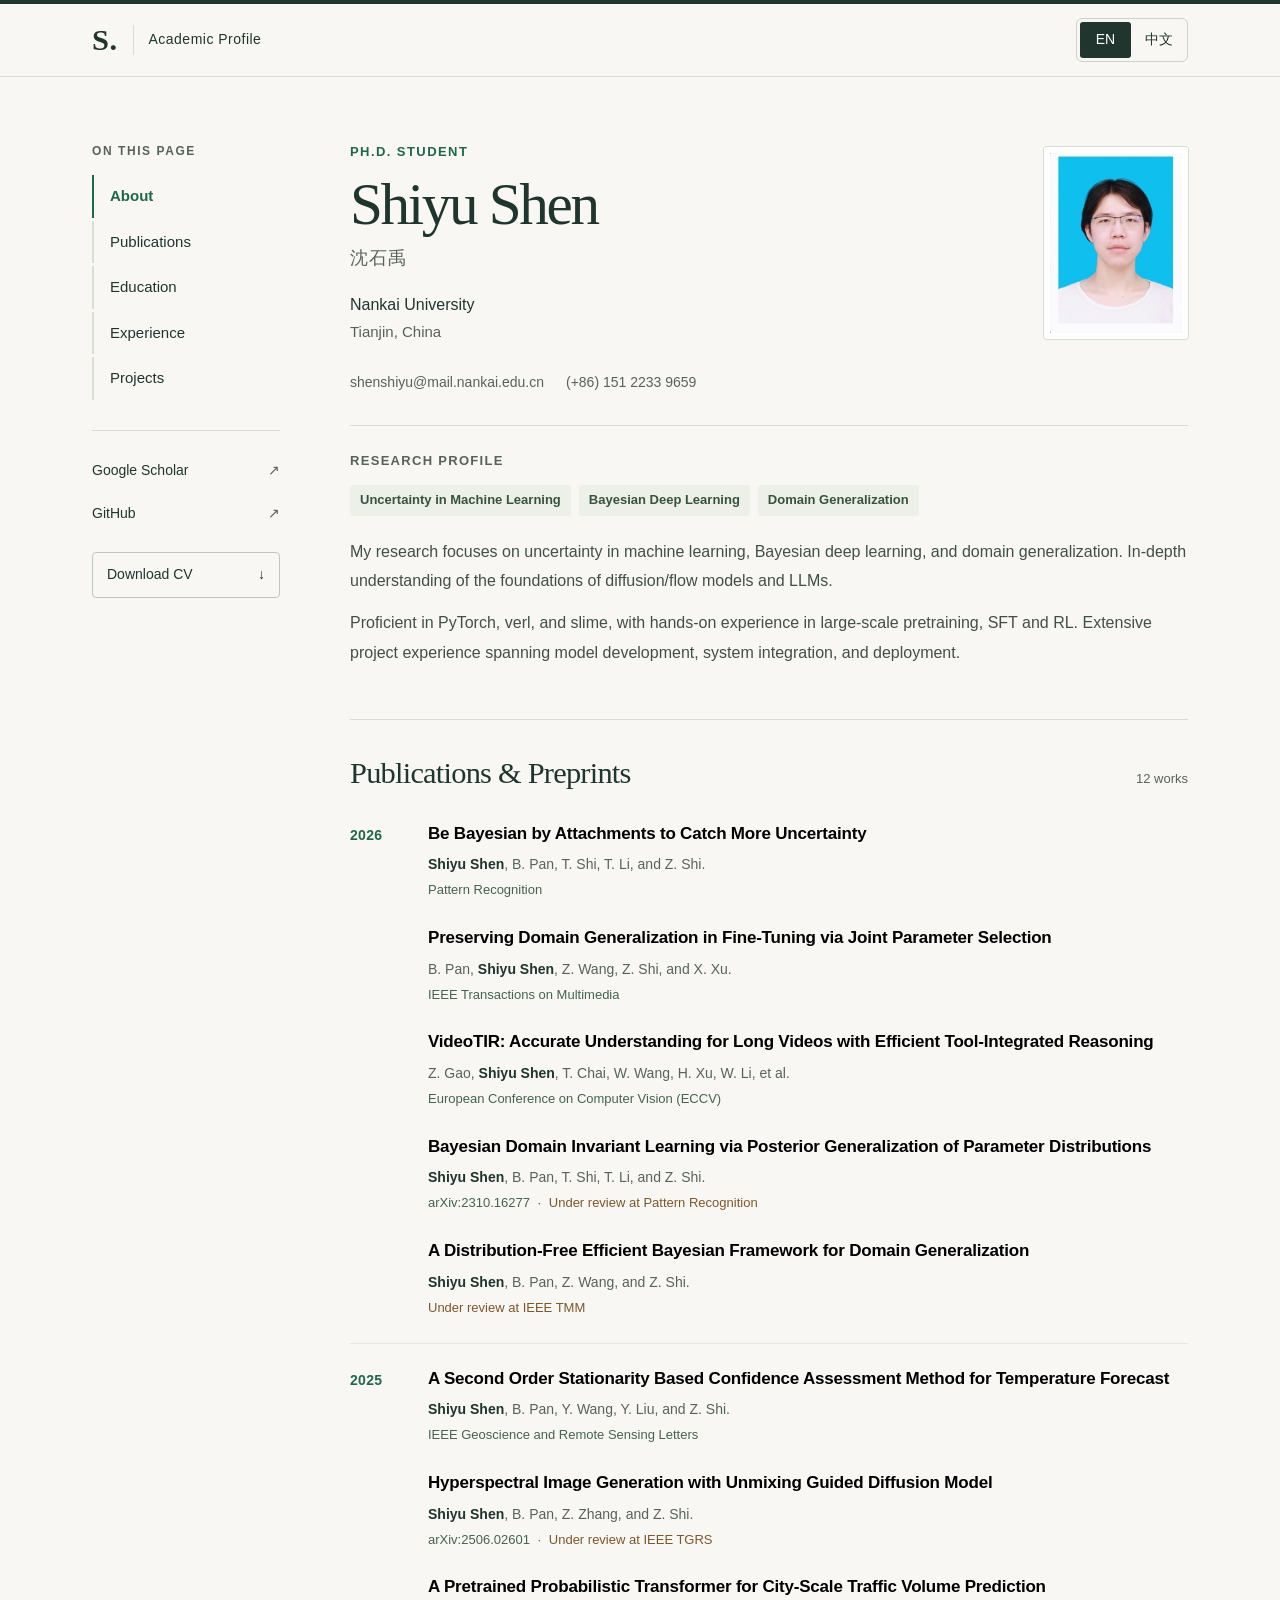
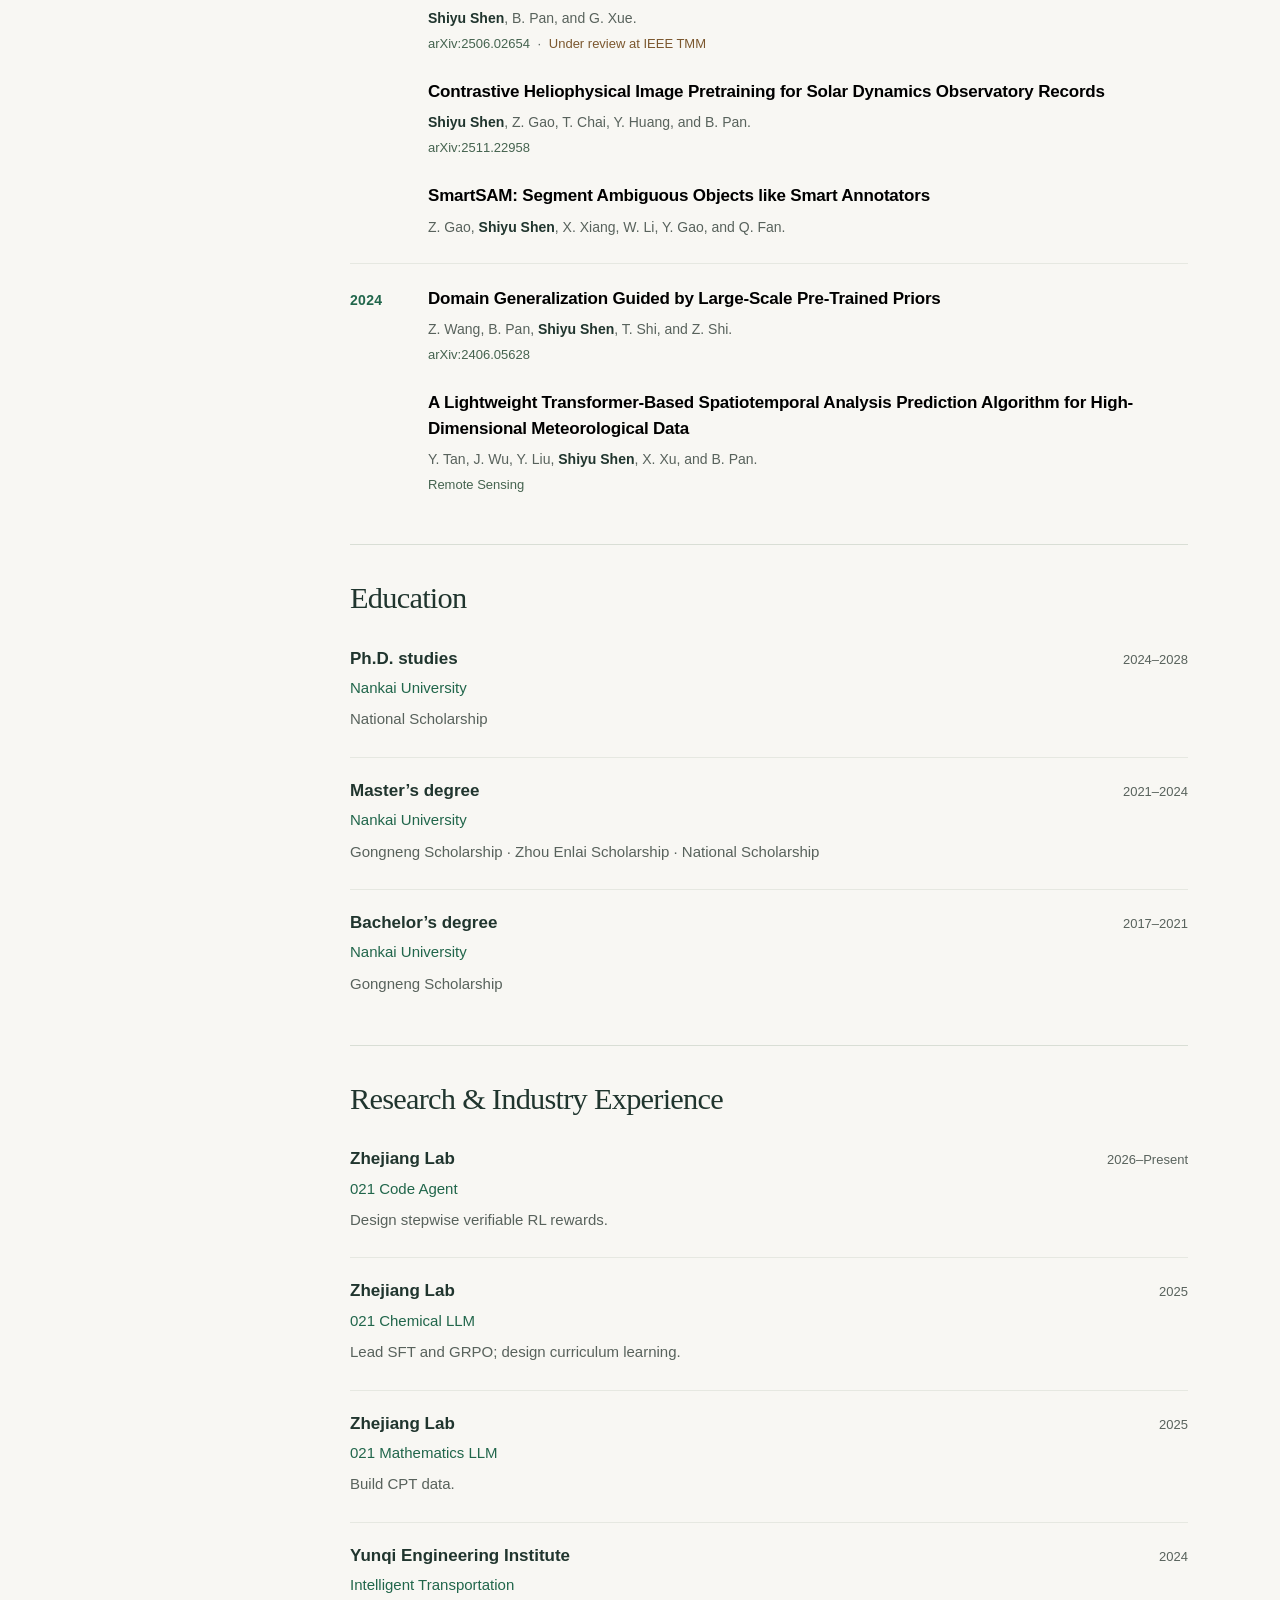
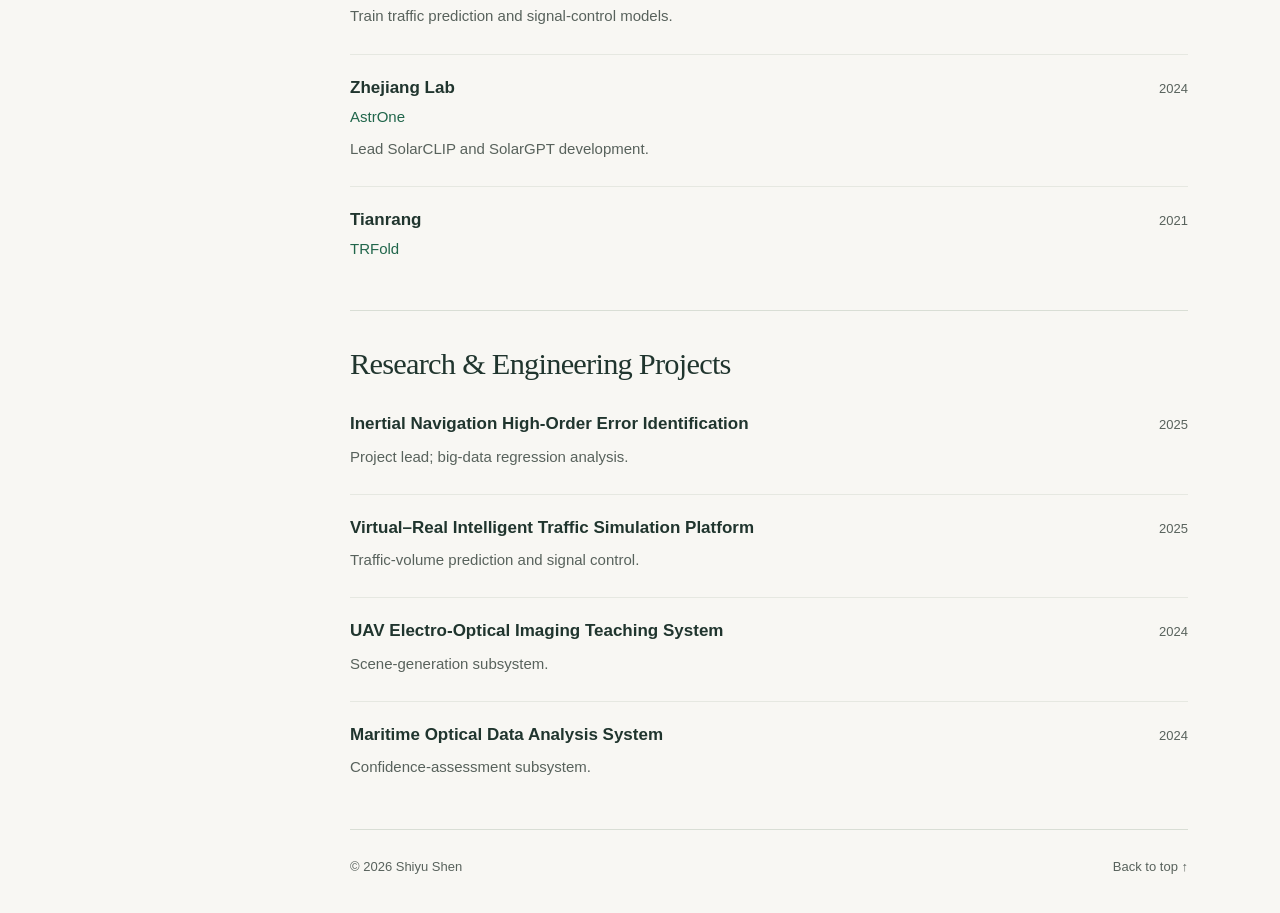
==== index.html @ eaa1b823 "Add bilingual academic homepage and synchronized linked CVs Publish the English and Chinese profiles" ====
<!doctype html>
<html lang="en">
<head>
  <meta charset="utf-8">
  <meta name="viewport" content="width=device-width, initial-scale=1">
  <title>Shiyu Shen | Nankai University</title>
  <meta name="description" content="Shiyu Shen, Ph.D. student at Nankai University. Research in uncertainty in machine learning, Bayesian deep learning, and domain generalization.">
  <meta name="author" content="Shiyu Shen">
  <meta name="theme-color" content="#f8f7f3">
  <meta property="og:type" content="profile">
  <meta property="og:title" content="Shiyu Shen | Nankai University">
  <meta property="og:description" content="Shiyu Shen, Ph.D. student at Nankai University. Research in uncertainty in machine learning, Bayesian deep learning, and domain generalization.">
  <meta property="og:url" content="https://teemo341.github.io/io/">
  <meta property="og:locale" content="en_US">
  <link rel="canonical" href="https://teemo341.github.io/io/">
  <link rel="alternate" hreflang="en" href="https://teemo341.github.io/io/">
  <link rel="alternate" hreflang="zh-CN" href="https://teemo341.github.io/io/zh/">
  <link rel="alternate" hreflang="x-default" href="https://teemo341.github.io/io/">
  <link rel="icon" type="image/svg+xml" href="assets/favicon.svg">
  <link rel="stylesheet" href="assets/style.css">
  <script src="assets/main.js" defer></script>
</head>
<body id="top">
<a class="skip-link" href="#main">Skip to content</a>
<header class="site-header">
  <div class="header-inner">
    <a class="wordmark" href="#top" aria-label="Shiyu Shen"><span class="monogram" aria-hidden="true">S.</span><span>Academic Profile</span></a>
    <nav class="language-switch" aria-label="Language / 语言">
      <a href="index.html" lang="en" hreflang="en" aria-current="page">EN<span class="sr-only"> — English</span></a>
      <a href="zh/index.html" lang="zh-CN" hreflang="zh-CN" >中文</a>
    </nav>
  </div>
</header>
<div class="page-shell">
  <aside class="sidebar">
    <p class="sidebar-label">On this page</p>
    <nav class="section-nav" aria-label="On this page"><a href="#about">About</a><a href="#publications">Publications</a><a href="#education">Education</a><a href="#experience">Experience</a><a href="#projects">Projects</a></nav>
    <div class="sidebar-links"><a href="https://scholar.google.com/citations?user=rNZgWagAAAAJ&amp;hl=en">Google Scholar <span aria-hidden="true">↗</span></a><a href="https://github.com/Teemo341">GitHub <span aria-hidden="true">↗</span></a></div>
    <a class="cv-button" href="cv/Shiyu_Shen_Academic_CV.pdf" download>Download CV<span aria-hidden="true">↓</span></a>
  </aside>
  <main id="main">
    <section class="about-section" id="about" aria-labelledby="name">
      <div class="hero">
        <div class="hero-copy"><p class="eyebrow">Ph.D. Student</p><h1 id="name">Shiyu Shen</h1><p class="other-name" lang="zh-CN">沈石禹</p><p class="affiliation">Nankai University<br><span>Tianjin, China</span></p></div>
        <img class="portrait" src="assets/portrait.jpg" alt="Portrait of Shiyu Shen" width="144" height="192" fetchpriority="high">
      </div>
      <div class="contact"><a href="mailto:shenshiyu@mail.nankai.edu.cn">shenshiyu@mail.nankai.edu.cn</a><a href="tel:+8615122339659">(+86) 151 2233 9659</a></div>
      <div class="research"><h2 class="small-heading">Research Profile</h2><ul class="interest-list"><li>Uncertainty in Machine Learning</li><li>Bayesian Deep Learning</li><li>Domain Generalization</li></ul><div class="profile-copy"><p>My research focuses on uncertainty in machine learning, Bayesian deep learning, and domain generalization. In-depth understanding of the foundations of diffusion/flow models and LLMs.</p><p>Proficient in PyTorch, verl, and slime, with hands-on experience in large-scale pretraining, SFT and RL. Extensive project experience spanning model development, system integration, and deployment.</p></div></div>
    </section>
    <section id="publications" aria-labelledby="publications-heading">
      <div class="section-heading"><h2 id="publications-heading">Publications &amp; Preprints</h2><span>12 works</span></div>
      <div class="year-group"><h3 class="year">2026</h3><ol class="paper-list"><li class="paper" data-source-id="8"><h4 lang="en"><a href="https://doi.org/10.1016/j.patcog.2026.113084" title="Open paper">Be Bayesian by Attachments to Catch More Uncertainty</a></h4><p class="authors" lang="en"><strong>Shiyu Shen</strong>, B. Pan, T. Shi, T. Li, and Z. Shi.</p><p class="venue">Pattern Recognition</p></li><li class="paper" data-source-id="9"><h4 lang="en"><a href="https://arxiv.org/abs/2508.16976" title="Open paper">Preserving Domain Generalization in Fine-Tuning via Joint Parameter Selection</a></h4><p class="authors" lang="en">B. Pan, <strong>Shiyu Shen</strong>, Z. Wang, Z. Shi, and X. Xu.</p><p class="venue">IEEE Transactions on Multimedia</p></li><li class="paper" data-source-id="10"><h4 lang="en"><a href="https://arxiv.org/abs/2603.25021" title="Open paper">VideoTIR: Accurate Understanding for Long Videos with Efficient Tool-Integrated Reasoning</a></h4><p class="authors" lang="en">Z. Gao, <strong>Shiyu Shen</strong>, T. Chai, W. Wang, H. Xu, W. Li, et al.</p><p class="venue">European Conference on Computer Vision (ECCV)</p></li><li class="paper" data-source-id="11"><h4 lang="en"><a href="https://arxiv.org/abs/2310.16277" title="Open paper">Bayesian Domain Invariant Learning via Posterior Generalization of Parameter Distributions</a></h4><p class="authors" lang="en"><strong>Shiyu Shen</strong>, B. Pan, T. Shi, T. Li, and Z. Shi.</p><p class="venue">arXiv:2310.16277 <span aria-hidden="true">·</span> <span class="review">Under review at Pattern Recognition</span></p></li><li class="paper" data-source-id="12"><h4 lang="en"><a href="https://scholar.google.com/scholar?q=%22A%20Distribution-Free%20Efficient%20Bayesian%20Framework%20for%20Domain%20Generalization%22" title="Search this title on Google Scholar">A Distribution-Free Efficient Bayesian Framework for Domain Generalization</a></h4><p class="authors" lang="en"><strong>Shiyu Shen</strong>, B. Pan, Z. Wang, and Z. Shi.</p><p class="venue"><span class="review">Under review at IEEE TMM</span></p></li></ol></div><div class="year-group"><h3 class="year">2025</h3><ol class="paper-list"><li class="paper" data-source-id="3"><h4 lang="en"><a href="https://ieeexplore.ieee.org/document/10852282" title="Open paper">A Second Order Stationarity Based Confidence Assessment Method for Temperature Forecast</a></h4><p class="authors" lang="en"><strong>Shiyu Shen</strong>, B. Pan, Y. Wang, Y. Liu, and Z. Shi.</p><p class="venue">IEEE Geoscience and Remote Sensing Letters</p></li><li class="paper" data-source-id="4"><h4 lang="en"><a href="https://arxiv.org/abs/2506.02601" title="Open paper">Hyperspectral Image Generation with Unmixing Guided Diffusion Model</a></h4><p class="authors" lang="en"><strong>Shiyu Shen</strong>, B. Pan, Z. Zhang, and Z. Shi.</p><p class="venue">arXiv:2506.02601 <span aria-hidden="true">·</span> <span class="review">Under review at IEEE TGRS</span></p></li><li class="paper" data-source-id="5"><h4 lang="en"><a href="https://arxiv.org/abs/2506.02654" title="Open paper">A Pretrained Probabilistic Transformer for City-Scale Traffic Volume Prediction</a></h4><p class="authors" lang="en"><strong>Shiyu Shen</strong>, B. Pan, and G. Xue.</p><p class="venue">arXiv:2506.02654 <span aria-hidden="true">·</span> <span class="review">Under review at IEEE TMM</span></p></li><li class="paper" data-source-id="6"><h4 lang="en"><a href="https://arxiv.org/abs/2511.22958" title="Open paper">Contrastive Heliophysical Image Pretraining for Solar Dynamics Observatory Records</a></h4><p class="authors" lang="en"><strong>Shiyu Shen</strong>, Z. Gao, T. Chai, Y. Huang, and B. Pan.</p><p class="venue">arXiv:2511.22958</p></li><li class="paper" data-source-id="7"><h4 lang="en"><a href="https://openreview.net/forum?id=08pxmTLKTT" title="Open paper">SmartSAM: Segment Ambiguous Objects like Smart Annotators</a></h4><p class="authors" lang="en">Z. Gao, <strong>Shiyu Shen</strong>, X. Xiang, W. Li, Y. Gao, and Q. Fan.</p></li></ol></div><div class="year-group"><h3 class="year">2024</h3><ol class="paper-list"><li class="paper" data-source-id="1"><h4 lang="en"><a href="https://arxiv.org/abs/2406.05628" title="Open paper">Domain Generalization Guided by Large-Scale Pre-Trained Priors</a></h4><p class="authors" lang="en">Z. Wang, B. Pan, <strong>Shiyu Shen</strong>, T. Shi, and Z. Shi.</p><p class="venue">arXiv:2406.05628</p></li><li class="paper" data-source-id="2"><h4 lang="en"><a href="https://doi.org/10.3390/rs16234545" title="Open paper">A Lightweight Transformer-Based Spatiotemporal Analysis Prediction Algorithm for High-Dimensional Meteorological Data</a></h4><p class="authors" lang="en">Y. Tan, J. Wu, Y. Liu, <strong>Shiyu Shen</strong>, X. Xu, and B. Pan.</p><p class="venue">Remote Sensing</p></li></ol></div>
    </section>
    <section id="education" aria-labelledby="education-heading"><div class="section-heading"><h2 id="education-heading">Education</h2></div><ol class="entry-list education"><li class="entry"><div class="entry-heading"><h3>Ph.D. studies</h3><span class="date">2024–2028</span></div><p class="organization">Nankai University</p><p class="detail">National Scholarship</p></li><li class="entry"><div class="entry-heading"><h3>Master’s degree</h3><span class="date">2021–2024</span></div><p class="organization">Nankai University</p><p class="detail">Gongneng Scholarship · Zhou Enlai Scholarship · National Scholarship</p></li><li class="entry"><div class="entry-heading"><h3>Bachelor’s degree</h3><span class="date">2017–2021</span></div><p class="organization">Nankai University</p><p class="detail">Gongneng Scholarship</p></li></ol></section>
    <section id="experience" aria-labelledby="experience-heading"><div class="section-heading"><h2 id="experience-heading">Research &amp; Industry Experience</h2></div><ol class="entry-list"><li class="entry"><div class="entry-heading"><h3>Zhejiang Lab</h3><span class="date">2026–Present</span></div><p class="organization">021 Code Agent</p><p class="detail">Design stepwise verifiable RL rewards.</p></li><li class="entry"><div class="entry-heading"><h3>Zhejiang Lab</h3><span class="date">2025</span></div><p class="organization">021 Chemical LLM</p><p class="detail">Lead SFT and GRPO; design curriculum learning.</p></li><li class="entry"><div class="entry-heading"><h3>Zhejiang Lab</h3><span class="date">2025</span></div><p class="organization">021 Mathematics LLM</p><p class="detail">Build CPT data.</p></li><li class="entry"><div class="entry-heading"><h3>Yunqi Engineering Institute</h3><span class="date">2024</span></div><p class="organization">Intelligent Transportation</p><p class="detail">Train traffic prediction and signal-control models.</p></li><li class="entry"><div class="entry-heading"><h3>Zhejiang Lab</h3><span class="date">2024</span></div><p class="organization">AstrOne</p><p class="detail">Lead SolarCLIP and SolarGPT development.</p></li><li class="entry"><div class="entry-heading"><h3>Tianrang</h3><span class="date">2021</span></div><p class="organization">TRFold</p></li></ol></section>
    <section id="projects" aria-labelledby="projects-heading"><div class="section-heading"><h2 id="projects-heading">Research &amp; Engineering Projects</h2></div><ol class="entry-list"><li class="entry"><div class="entry-heading"><h3>Inertial Navigation High-Order Error Identification</h3><span class="date">2025</span></div><p class="detail">Project lead; big-data regression analysis.</p></li><li class="entry"><div class="entry-heading"><h3>Virtual–Real Intelligent Traffic Simulation Platform</h3><span class="date">2025</span></div><p class="detail">Traffic-volume prediction and signal control.</p></li><li class="entry"><div class="entry-heading"><h3>UAV Electro-Optical Imaging Teaching System</h3><span class="date">2024</span></div><p class="detail">Scene-generation subsystem.</p></li><li class="entry"><div class="entry-heading"><h3>Maritime Optical Data Analysis System</h3><span class="date">2024</span></div><p class="detail">Confidence-assessment subsystem.</p></li></ol></section>
    <footer><span>© 2026 Shiyu Shen</span><a href="#top">Back to top <span aria-hidden="true">↑</span></a></footer>
  </main>
</div>
</body>
</html>
---- assets/style.css ----
:root{color-scheme:light;--paper:#f8f7f3;--ink:#20352e;--muted:#58625c;--accent:#21664b;--rule:#d9ded5;--soft:#edf0e8;--sans:Inter,-apple-system,BlinkMacSystemFont,"Segoe UI","Noto Sans CJK SC","Microsoft YaHei",Arial,sans-serif;--serif:Georgia,"Times New Roman","Noto Serif CJK SC",serif}
*{box-sizing:border-box}
html{scroll-behavior:smooth;scroll-padding-top:105px}
body{margin:0;background:var(--paper);color:var(--ink);font-family:var(--sans);font-size:1rem;line-height:1.7;-webkit-font-smoothing:antialiased}
a{color:inherit;text-decoration:none;text-underline-offset:4px}
a:hover{color:var(--accent);text-decoration:underline}
a:focus-visible{outline:2px solid var(--accent);outline-offset:5px;border-radius:2px}
img{max-width:100%;display:block}
h1,h2,h3,h4,p{margin:0}
.sr-only{position:absolute;width:1px;height:1px;padding:0;margin:-1px;overflow:hidden;clip:rect(0,0,0,0);white-space:nowrap;border:0}
.skip-link{position:fixed;left:20px;top:-100px;background:var(--ink);color:white;padding:10px 20px;z-index:20}
.skip-link:focus{top:10px}
.site-header{border-top:4px solid var(--ink);border-bottom:1px solid var(--rule);background:var(--paper);position:sticky;top:0;z-index:10}
.header-inner{max-width:1160px;margin:auto;padding:14px 32px;display:flex;align-items:center;justify-content:space-between;gap:20px}
.wordmark{display:flex;align-items:center;gap:14px;font-size:.875rem;letter-spacing:.035em}
.monogram{font-family:var(--serif);font-size:1.9rem;line-height:1;font-weight:700;border-right:1px solid var(--rule);padding-right:16px}
.language-switch{display:flex;border:1px solid #ccd3c9;border-radius:6px;padding:3px;gap:2px;font-size:.875rem;flex:none}
.language-switch a{display:flex;align-items:center;justify-content:center;min-width:51px;min-height:36px;border-radius:3px;padding:3px 10px}
.language-switch a[aria-current]{background:var(--ink);color:#fff}
.page-shell{max-width:1160px;margin:0 auto;padding:64px 32px 0;display:grid;grid-template-columns:188px minmax(0,1fr);gap:70px}
.sidebar{align-self:start;position:sticky;top:126px}
.sidebar-label{font-size:.75rem;font-weight:600;text-transform:uppercase;letter-spacing:.13em;color:var(--muted);margin-bottom:14px}
.section-nav{display:flex;flex-direction:column;gap:3px}
.section-nav a{font-size:.9375rem;line-height:1.5;padding:10px 0 10px 16px;border-left:2px solid var(--rule)}
.section-nav a[aria-current]{color:var(--accent);border-color:var(--accent);font-weight:650}
.sidebar-links{border-top:1px solid var(--rule);margin-top:30px;padding-top:20px;display:grid;gap:3px}
.sidebar-links a{font-size:.875rem;display:flex;justify-content:space-between;align-items:center;min-height:40px}
.sidebar-links span{color:var(--muted)}
.cv-button{border:1px solid #bbc8bc;margin-top:18px;padding:10px 14px;display:flex;align-items:center;justify-content:space-between;gap:12px;font-size:.875rem;border-radius:4px;min-height:44px}
.cv-button:hover{background:var(--soft)}
main{min-width:0}
.about-section{padding-bottom:52px}
.hero{display:flex;justify-content:space-between;align-items:center;gap:30px}
.eyebrow{color:var(--accent);font-size:.8125rem;font-weight:650;letter-spacing:.11em;text-transform:uppercase;margin-bottom:8px}
h1{font-family:var(--serif);font-size:clamp(2.5rem,4.7vw,3.7rem);font-weight:500;line-height:1.12;letter-spacing:-.04em}
.other-name{font-size:1.1rem;color:var(--muted);margin-top:7px;letter-spacing:.07em}
.affiliation{font-size:1rem;margin-top:18px;line-height:1.65}
.affiliation span{color:var(--muted);font-size:.9375rem}
.portrait{width:144px;height:192px;object-fit:cover;flex:none;border:6px solid #fff;box-shadow:0 0 0 1px var(--rule);border-radius:3px}
.contact{display:flex;flex-wrap:wrap;gap:6px 22px;font-size:.875rem;color:var(--muted);padding:23px 0 27px;border-bottom:1px solid var(--rule)}
.contact a{overflow-wrap:anywhere;padding:3px 0}
.research{padding-top:24px}
.small-heading{font-size:.8125rem;text-transform:uppercase;letter-spacing:.1em;font-weight:650;color:var(--muted)}
.interest-list{display:flex;flex-wrap:wrap;gap:8px;list-style:none;padding:0;margin:13px 0 21px}
.interest-list li{font-size:.8125rem;font-weight:550;line-height:1.6;background:var(--soft);color:#37523e;padding:5px 10px;border-radius:3px}
.profile-copy p{font-size:1rem;line-height:1.85;color:#424f47}
.profile-copy p+p{margin-top:12px}
main>section:not(.about-section){padding:34px 0 24px;border-top:1px solid var(--rule)}
.section-heading{display:flex;justify-content:space-between;align-items:baseline;gap:20px;margin-bottom:27px}
.section-heading h2{font-family:var(--serif);font-size:1.9rem;font-weight:500;line-height:1.3;letter-spacing:-.025em}
.section-heading>span{font-size:.8125rem;color:var(--muted);white-space:nowrap}
.year-group{display:grid;grid-template-columns:54px minmax(0,1fr);gap:24px}
.year{font-size:.875rem;color:var(--accent);font-weight:650;padding-top:3px;letter-spacing:.02em}
.paper-list{list-style:none;padding:0;margin:0}
.paper{padding-bottom:24px}
.paper h4{font-size:1.0625rem;font-weight:620;line-height:1.5;letter-spacing:-.012em}
.paper h4,.paper h4 a,.paper h4 a:visited,.paper h4 a:hover,.paper h4 a:focus{color:#000}
.authors{color:var(--muted);font-size:.875rem;line-height:1.65;margin-top:7px}
.authors strong{font-weight:650;color:var(--ink)}
.venue{font-size:.8125rem;line-height:1.6;margin-top:4px;color:#45634f}
.review{color:#7b572e}
.venue>span[aria-hidden]{padding:0 4px;color:var(--muted)}
.year-group+.year-group{border-top:1px solid #e6e8e1;padding-top:22px}
.entry-list{list-style:none;margin:0;padding:0}
.entry{padding:0 0 24px}
.entry+.entry{padding-top:20px;border-top:1px solid #e6e8e1}
.entry-heading{display:flex;align-items:baseline;justify-content:space-between;gap:20px}
.entry-heading h3{font-size:1.0625rem;line-height:1.55;font-weight:620}
.date{font-size:.8125rem;color:var(--muted);white-space:nowrap;flex:none}
.organization{font-size:.9375rem;color:var(--accent);margin-top:3px}
.detail{font-size:.9375rem;color:var(--muted);margin-top:6px;line-height:1.75}
footer{border-top:1px solid var(--rule);padding:26px 0 35px;display:flex;justify-content:space-between;gap:20px;font-size:.8125rem;color:var(--muted)}
html[lang="zh-CN"] h1{font-size:3.4rem;letter-spacing:.07em;font-family:var(--sans);font-weight:600}
html[lang="zh-CN"] .section-heading h2{font-family:var(--sans);font-size:1.65rem;font-weight:550;letter-spacing:.02em}
html[lang="zh-CN"] .profile-copy{line-height:1.95}
@media(min-width:1400px){.page-shell{padding-top:76px}}
@media(max-width:1000px){.page-shell{gap:35px;grid-template-columns:158px minmax(0,1fr);padding-left:28px;padding-right:28px}.header-inner{padding-left:28px;padding-right:28px}.hero{gap:20px}.portrait{width:124px;height:166px}.interest-list{gap:6px}.section-heading h2{font-size:1.75rem}}
@media(max-width:760px){html{scroll-padding-top:90px}.header-inner{padding:11px 22px}.page-shell{display:flex;flex-direction:column;gap:28px;padding:22px 22px 0}.sidebar{position:static;width:100%}.sidebar-label{display:none}.section-nav{flex-direction:row;flex-wrap:wrap;gap:0 17px;padding-bottom:12px;border-bottom:1px solid var(--rule)}.section-nav a{border:none;padding:7px 0;font-size:.875rem;min-height:38px}.section-nav a[aria-current]{text-decoration:underline;text-decoration-thickness:2px;text-underline-offset:7px}.sidebar-links{display:inline-flex;gap:22px;border:0;margin:12px 22px 0 0;padding:0}.sidebar-links a{gap:7px}.cv-button{display:inline-flex;gap:14px;margin:10px 0 0;padding:6px 12px}.hero{gap:18px}.portrait{width:110px;height:147px;border-width:4px}h1{font-size:2.8rem}.other-name{font-size:1rem}.affiliation{margin-top:14px}.eyebrow{font-size:.75rem}.contact{gap:4px 18px;padding:20px 0}.about-section{padding-bottom:36px}.research{padding-top:23px}.interest-list li{font-size:.8125rem}.profile-copy p{line-height:1.8}.section-heading{gap:12px;margin-bottom:24px}.section-heading h2{font-size:1.7rem}.section-heading>span{font-size:.75rem}.year-group{grid-template-columns:44px minmax(0,1fr);gap:13px}.paper h4{font-size:1rem}.paper{padding-bottom:23px}.entry-heading{gap:12px}html[lang="zh-CN"] h1{font-size:2.8rem}html[lang="zh-CN"] .section-heading h2{font-size:1.5rem}}
@media(max-width:380px){.header-inner{padding-left:18px;padding-right:18px}.page-shell{padding-left:18px;padding-right:18px}.wordmark{gap:9px;font-size:.8125rem}.monogram{padding-right:10px}.portrait{width:86px;height:115px}h1{font-size:2.3rem}.year-group{display:block}.year{margin-bottom:10px}.entry-heading{flex-wrap:wrap;gap:2px}.section-heading{flex-wrap:wrap}.section-heading>span{white-space:normal}html[lang="zh-CN"] h1{font-size:2.4rem}}
@media(prefers-reduced-motion:reduce){html{scroll-behavior:auto}}
@media print{body{background:#fff;font-size:10pt}.site-header,.sidebar,.skip-link,footer{display:none}.page-shell{display:block;padding:0}.hero{justify-content:flex-start;gap:40px}.portrait{width:85px;height:113px}h1{font-size:28pt}.about-section{padding-bottom:18px}.section-heading{margin-bottom:12px}.section-heading h2{font-size:18pt}.paper,.entry{break-inside:avoid;padding-bottom:13px}.year-group{display:block}.year{margin-bottom:8px}.paper h4{font-size:10.5pt}.authors,.venue,.detail,.date{font-size:9pt}main>section:not(.about-section){padding:18px 0 12px}.profile-copy p{font-size:10pt}}
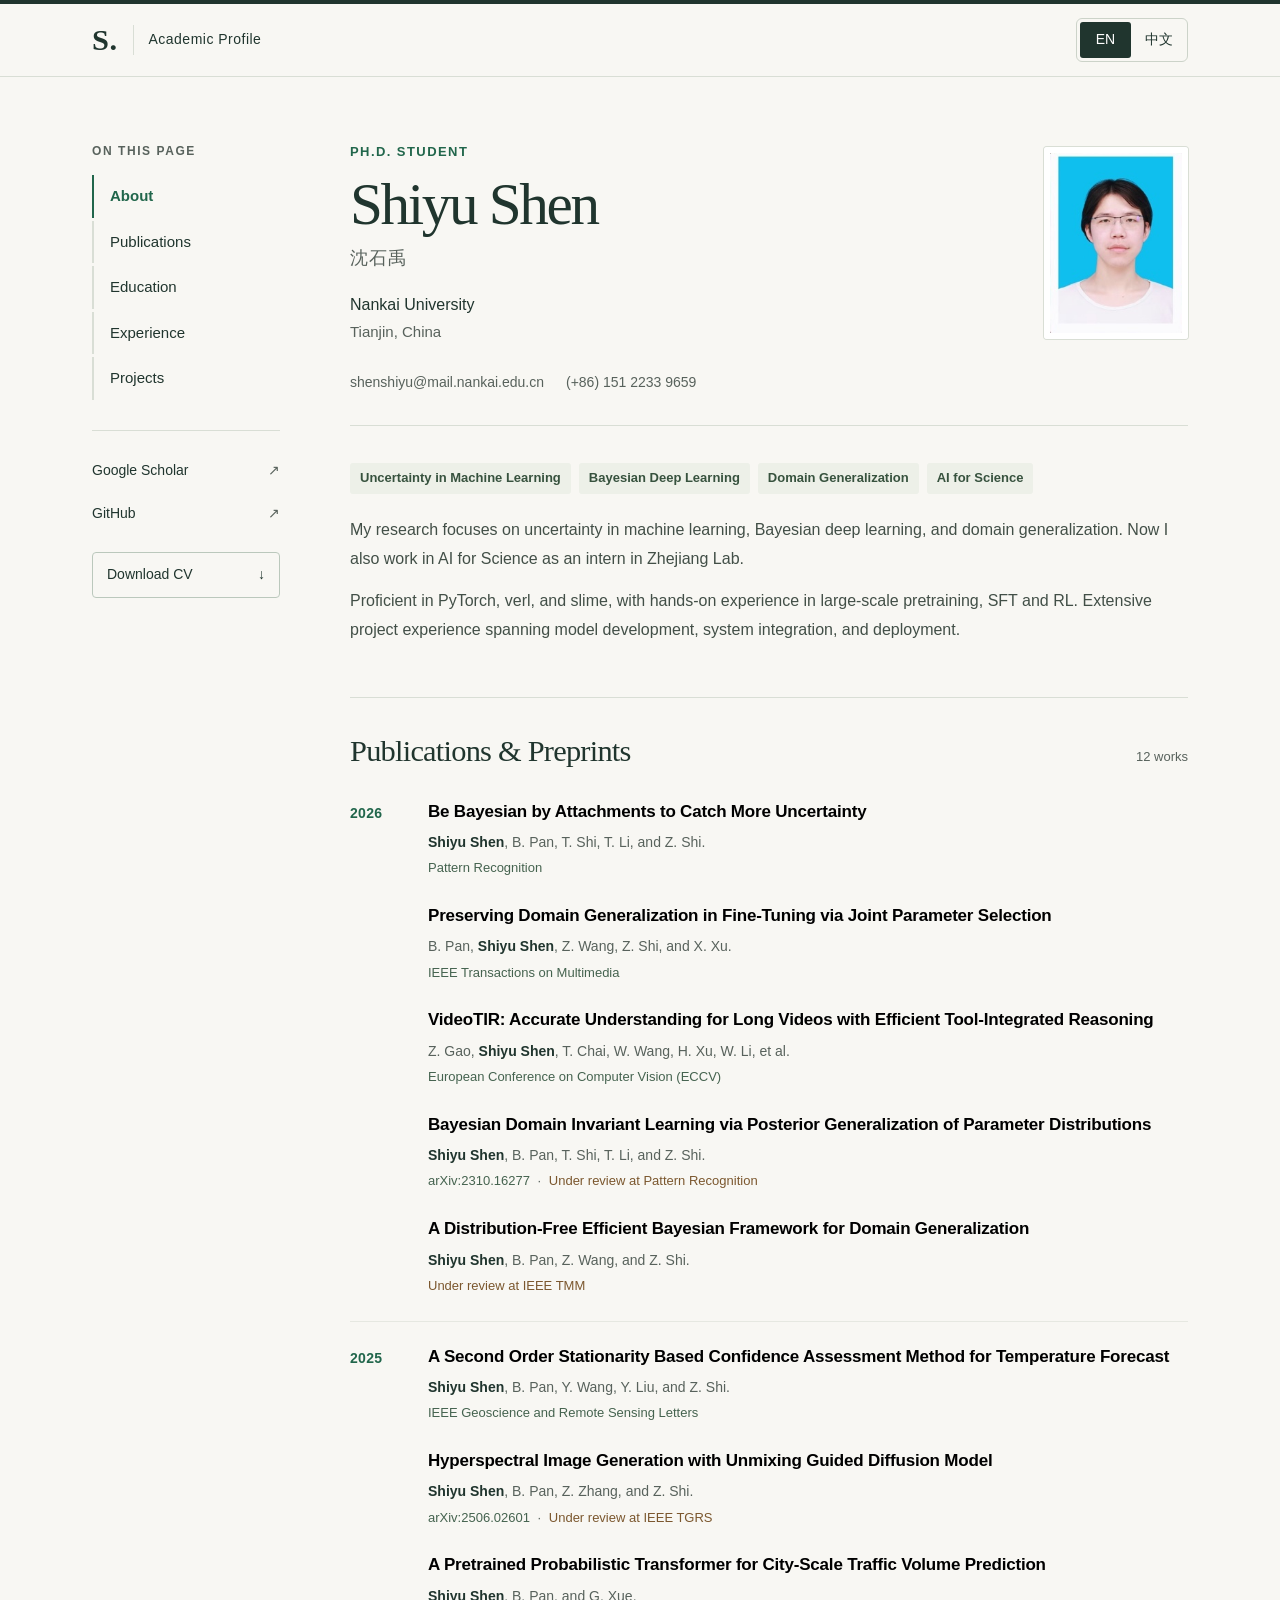
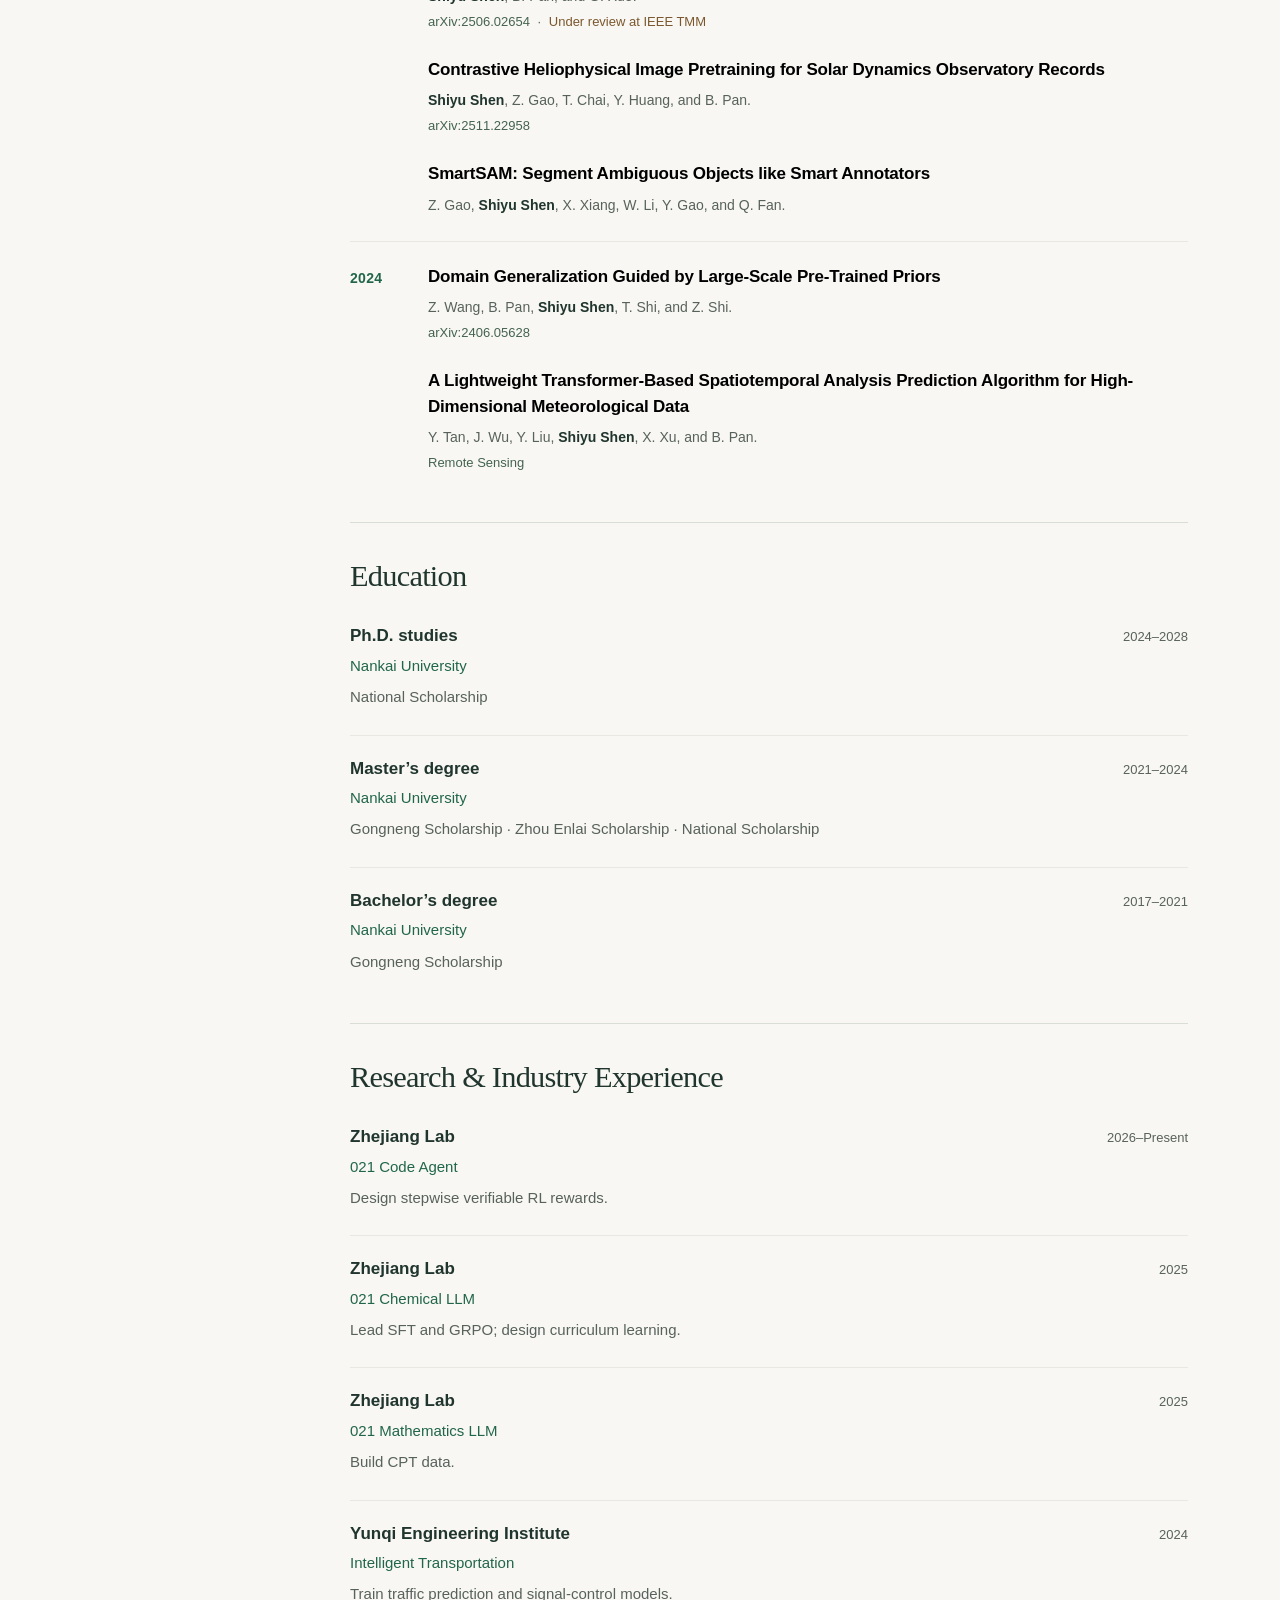
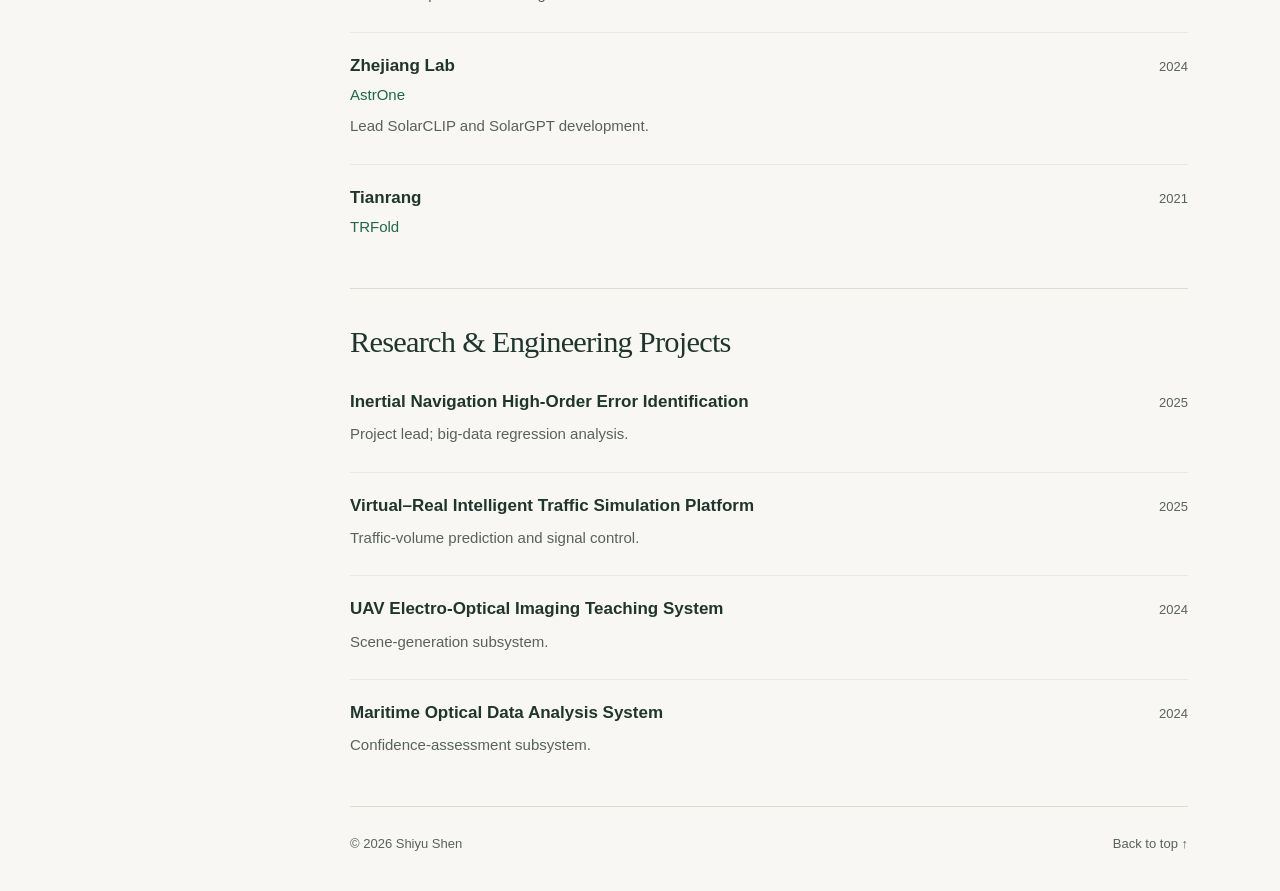
==== commit a9c6b9a1: "Update research profile with AI for Science internship Add AI for Science as a fourth research inter" ====
--- a/index.html
+++ b/index.html
@@ -4,18 +4,18 @@
   <meta charset="utf-8">
   <meta name="viewport" content="width=device-width, initial-scale=1">
   <title>Shiyu Shen | Nankai University</title>
-  <meta name="description" content="Shiyu Shen, Ph.D. student at Nankai University. Research in uncertainty in machine learning, Bayesian deep learning, and domain generalization.">
+  <meta name="description" content="Shiyu Shen, Ph.D. student at Nankai University. Research in uncertainty in machine learning, Bayesian deep learning, domain generalization, and AI for Science. Intern at Zhejiang Lab.">
   <meta name="author" content="Shiyu Shen">
   <meta name="theme-color" content="#f8f7f3">
   <meta property="og:type" content="profile">
   <meta property="og:title" content="Shiyu Shen | Nankai University">
-  <meta property="og:description" content="Shiyu Shen, Ph.D. student at Nankai University. Research in uncertainty in machine learning, Bayesian deep learning, and domain generalization.">
-  <meta property="og:url" content="https://teemo341.github.io/io/">
+  <meta property="og:description" content="Shiyu Shen, Ph.D. student at Nankai University. Research in uncertainty in machine learning, Bayesian deep learning, domain generalization, and AI for Science. Intern at Zhejiang Lab.">
+  <meta property="og:url" content="https://teemo341.github.io/">
   <meta property="og:locale" content="en_US">
-  <link rel="canonical" href="https://teemo341.github.io/io/">
-  <link rel="alternate" hreflang="en" href="https://teemo341.github.io/io/">
-  <link rel="alternate" hreflang="zh-CN" href="https://teemo341.github.io/io/zh/">
-  <link rel="alternate" hreflang="x-default" href="https://teemo341.github.io/io/">
+  <link rel="canonical" href="https://teemo341.github.io/">
+  <link rel="alternate" hreflang="en" href="https://teemo341.github.io/">
+  <link rel="alternate" hreflang="zh-CN" href="https://teemo341.github.io/zh/">
+  <link rel="alternate" hreflang="x-default" href="https://teemo341.github.io/">
   <link rel="icon" type="image/svg+xml" href="assets/favicon.svg">
   <link rel="stylesheet" href="assets/style.css">
   <script src="assets/main.js" defer></script>
@@ -45,7 +45,7 @@
         <img class="portrait" src="assets/portrait.jpg" alt="Portrait of Shiyu Shen" width="144" height="192" fetchpriority="high">
       </div>
       <div class="contact"><a href="mailto:shenshiyu@mail.nankai.edu.cn">shenshiyu@mail.nankai.edu.cn</a><a href="tel:+8615122339659">(+86) 151 2233 9659</a></div>
-      <div class="research"><h2 class="small-heading">Research Profile</h2><ul class="interest-list"><li>Uncertainty in Machine Learning</li><li>Bayesian Deep Learning</li><li>Domain Generalization</li></ul><div class="profile-copy"><p>My research focuses on uncertainty in machine learning, Bayesian deep learning, and domain generalization. In-depth understanding of the foundations of diffusion/flow models and LLMs.</p><p>Proficient in PyTorch, verl, and slime, with hands-on experience in large-scale pretraining, SFT and RL. Extensive project experience spanning model development, system integration, and deployment.</p></div></div>
+      <div class="research"><h2 class="sr-only">Research Profile</h2><ul class="interest-list"><li>Uncertainty in Machine Learning</li><li>Bayesian Deep Learning</li><li>Domain Generalization</li><li>AI for Science</li></ul><div class="profile-copy"><p>My research focuses on uncertainty in machine learning, Bayesian deep learning, and domain generalization. Now I also work in AI for Science as an intern in Zhejiang Lab.</p><p>Proficient in PyTorch, verl, and slime, with hands-on experience in large-scale pretraining, SFT and RL. Extensive project experience spanning model development, system integration, and deployment.</p></div></div>
     </section>
     <section id="publications" aria-labelledby="publications-heading">
       <div class="section-heading"><h2 id="publications-heading">Publications &amp; Preprints</h2><span>12 works</span></div>
